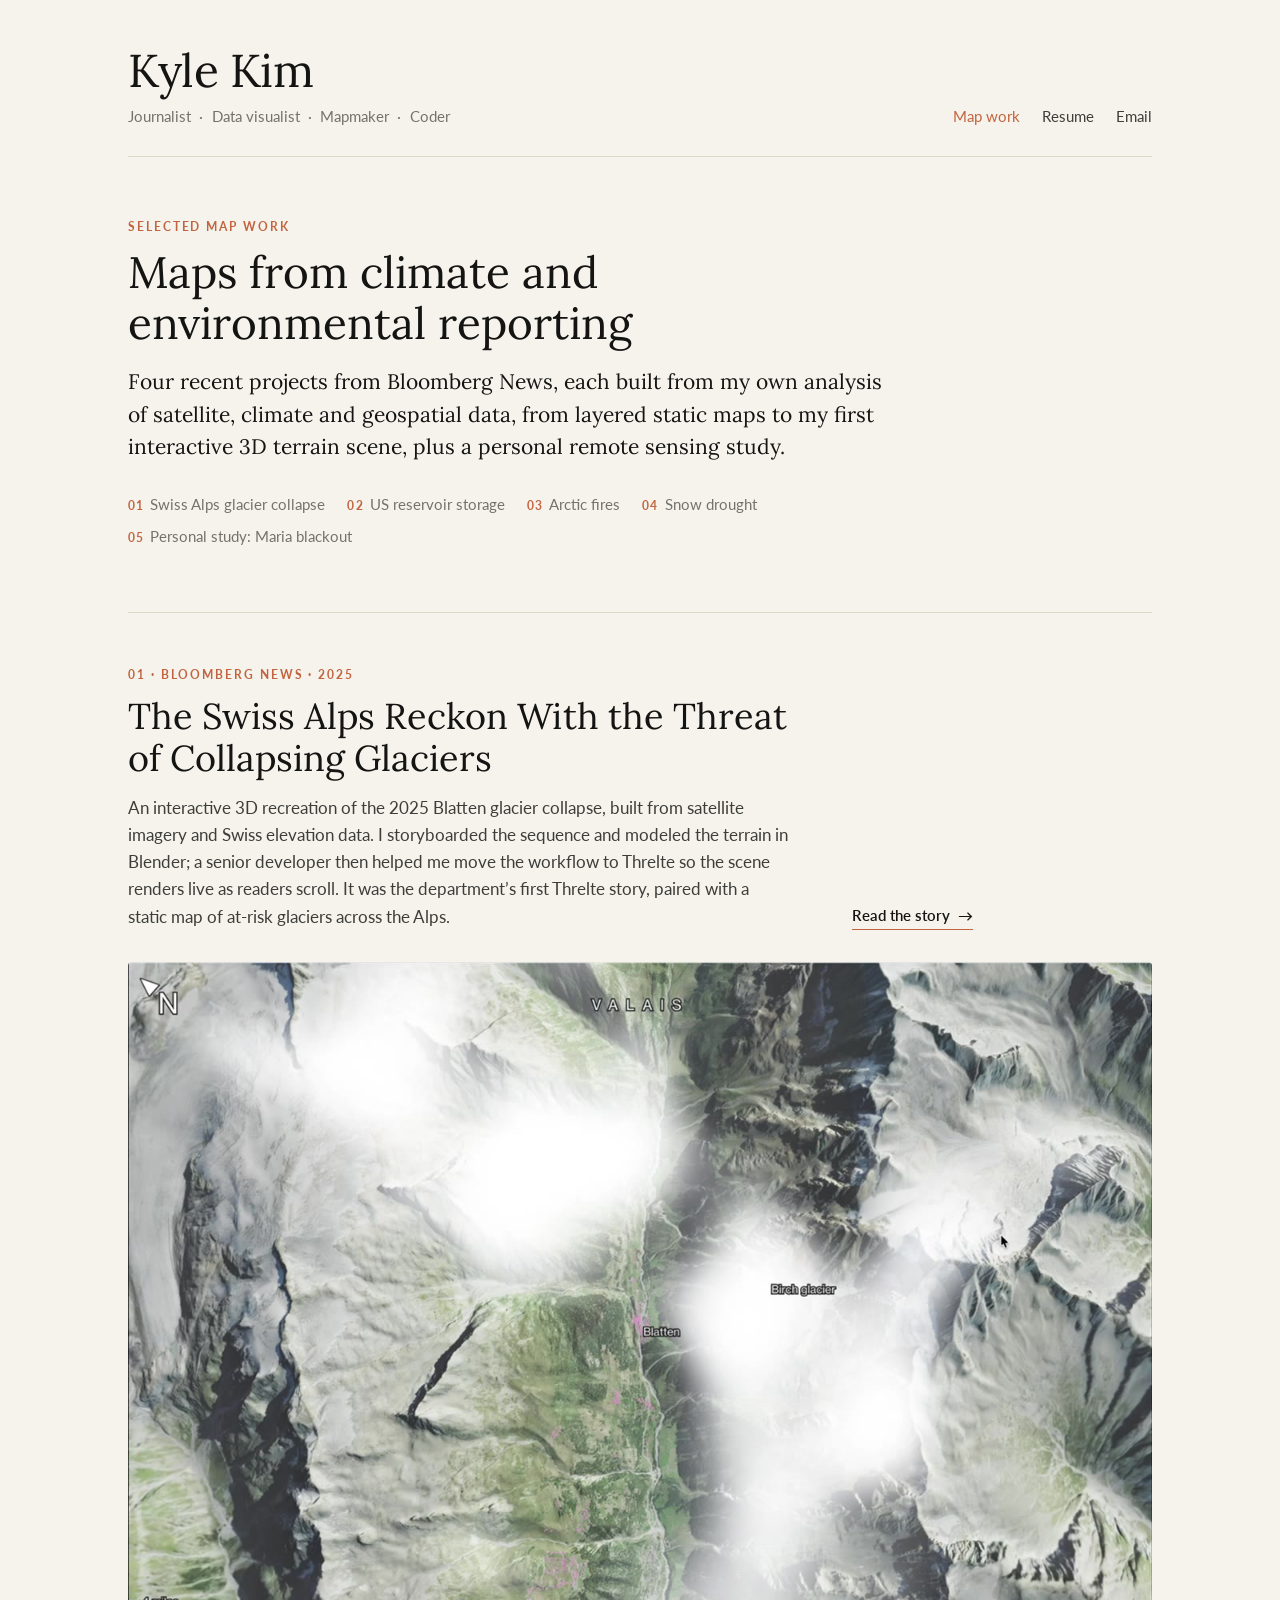
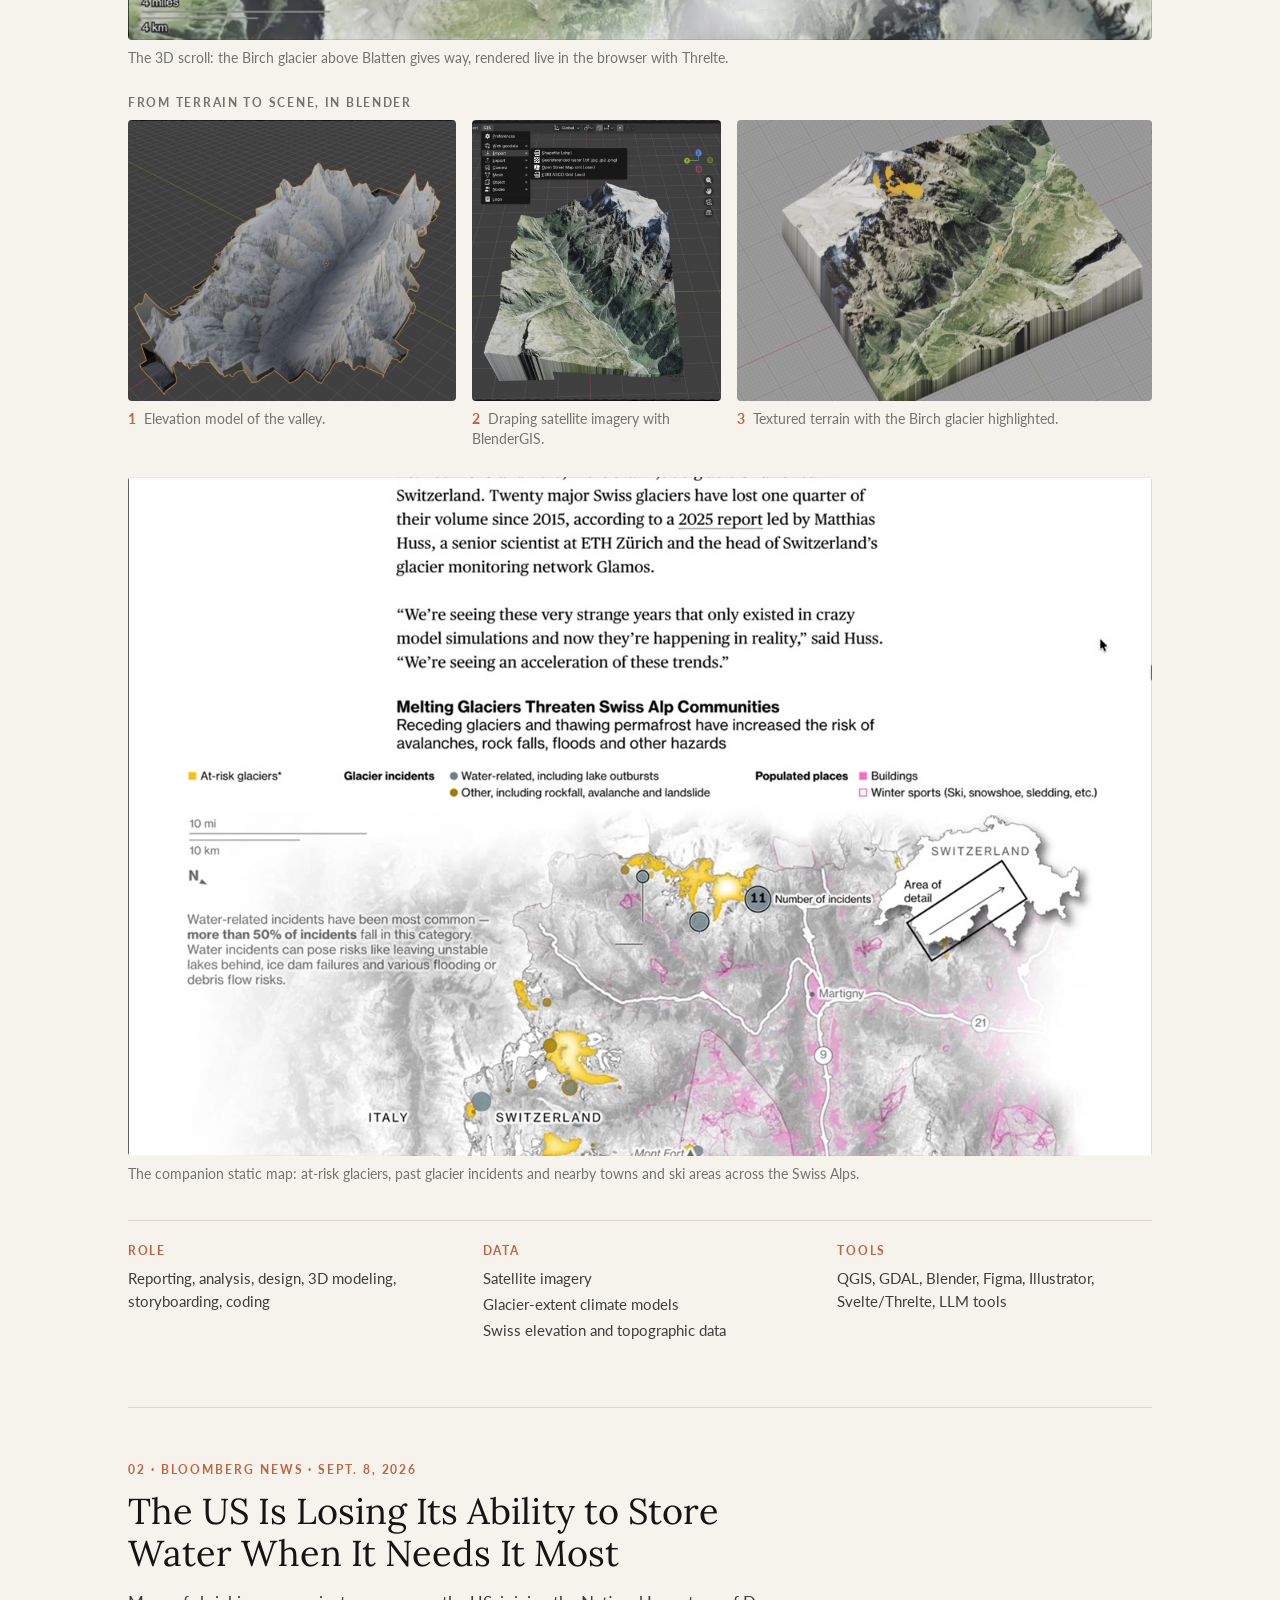
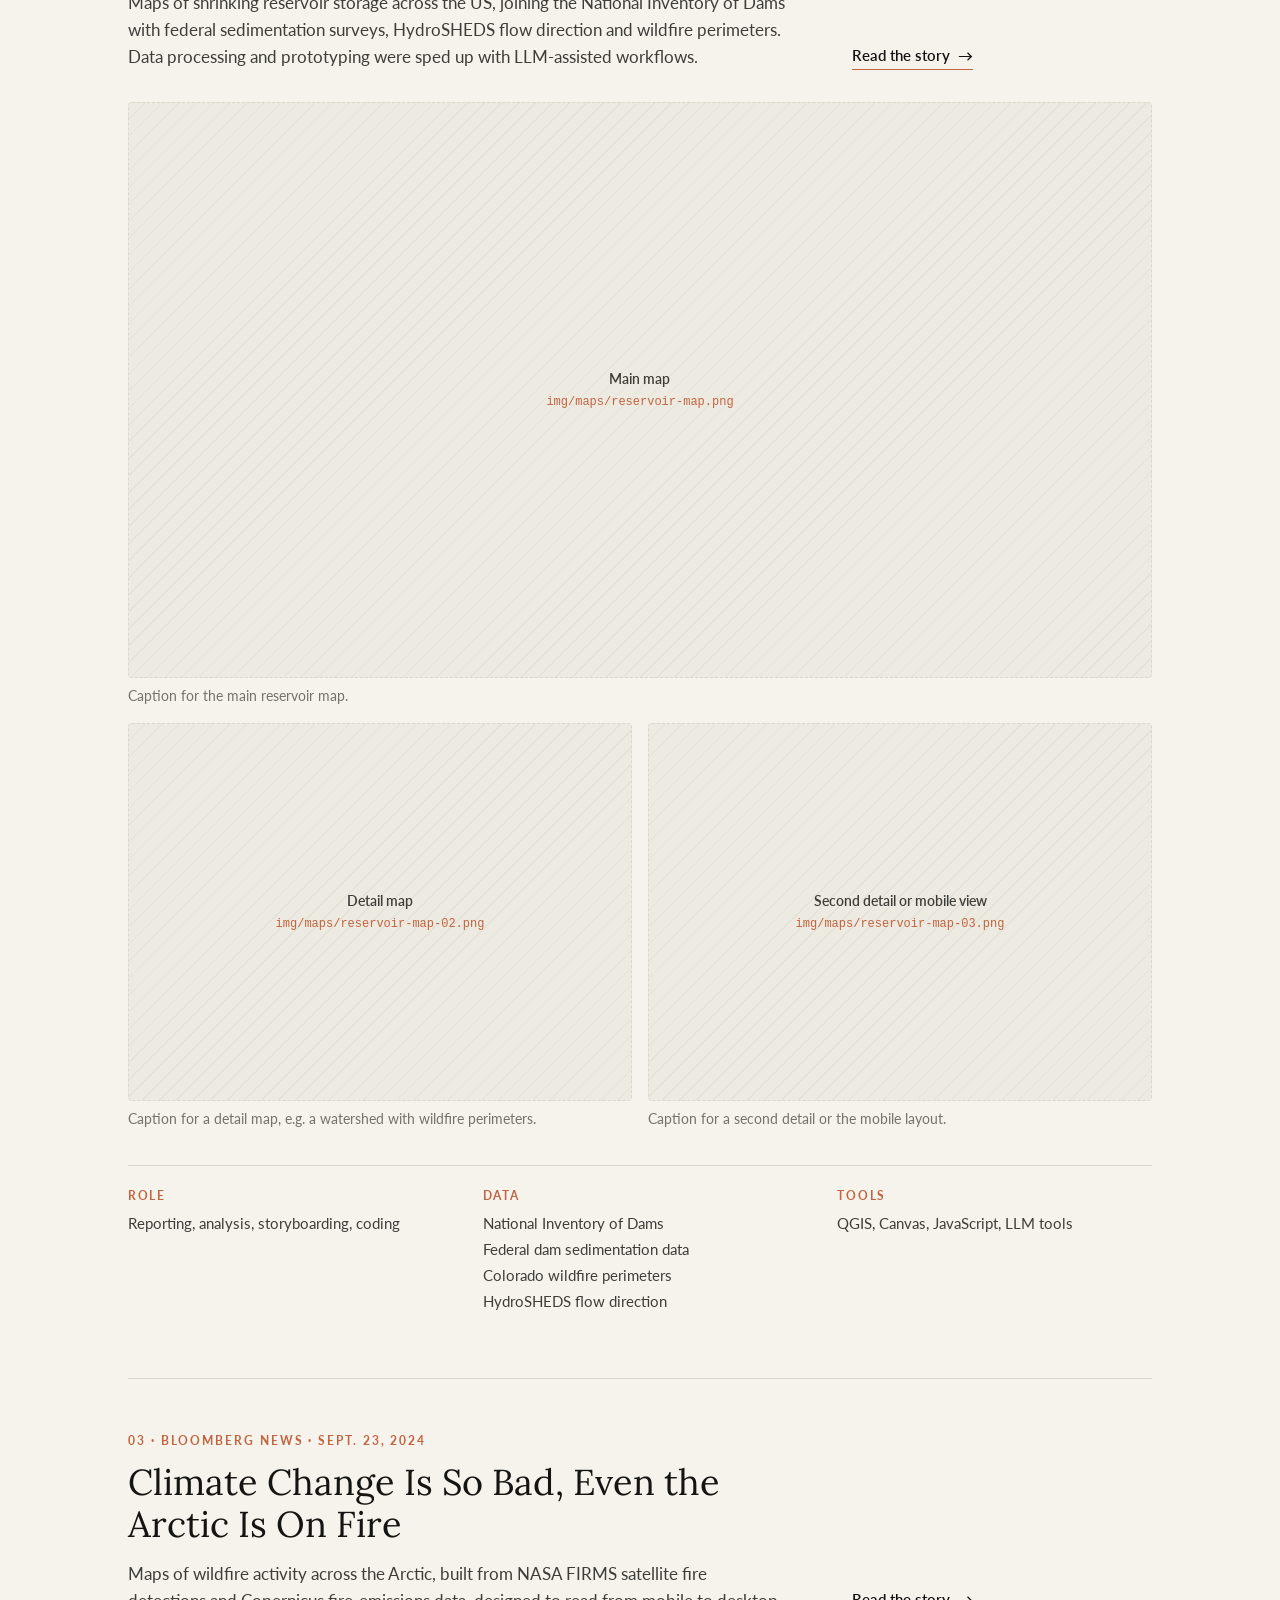
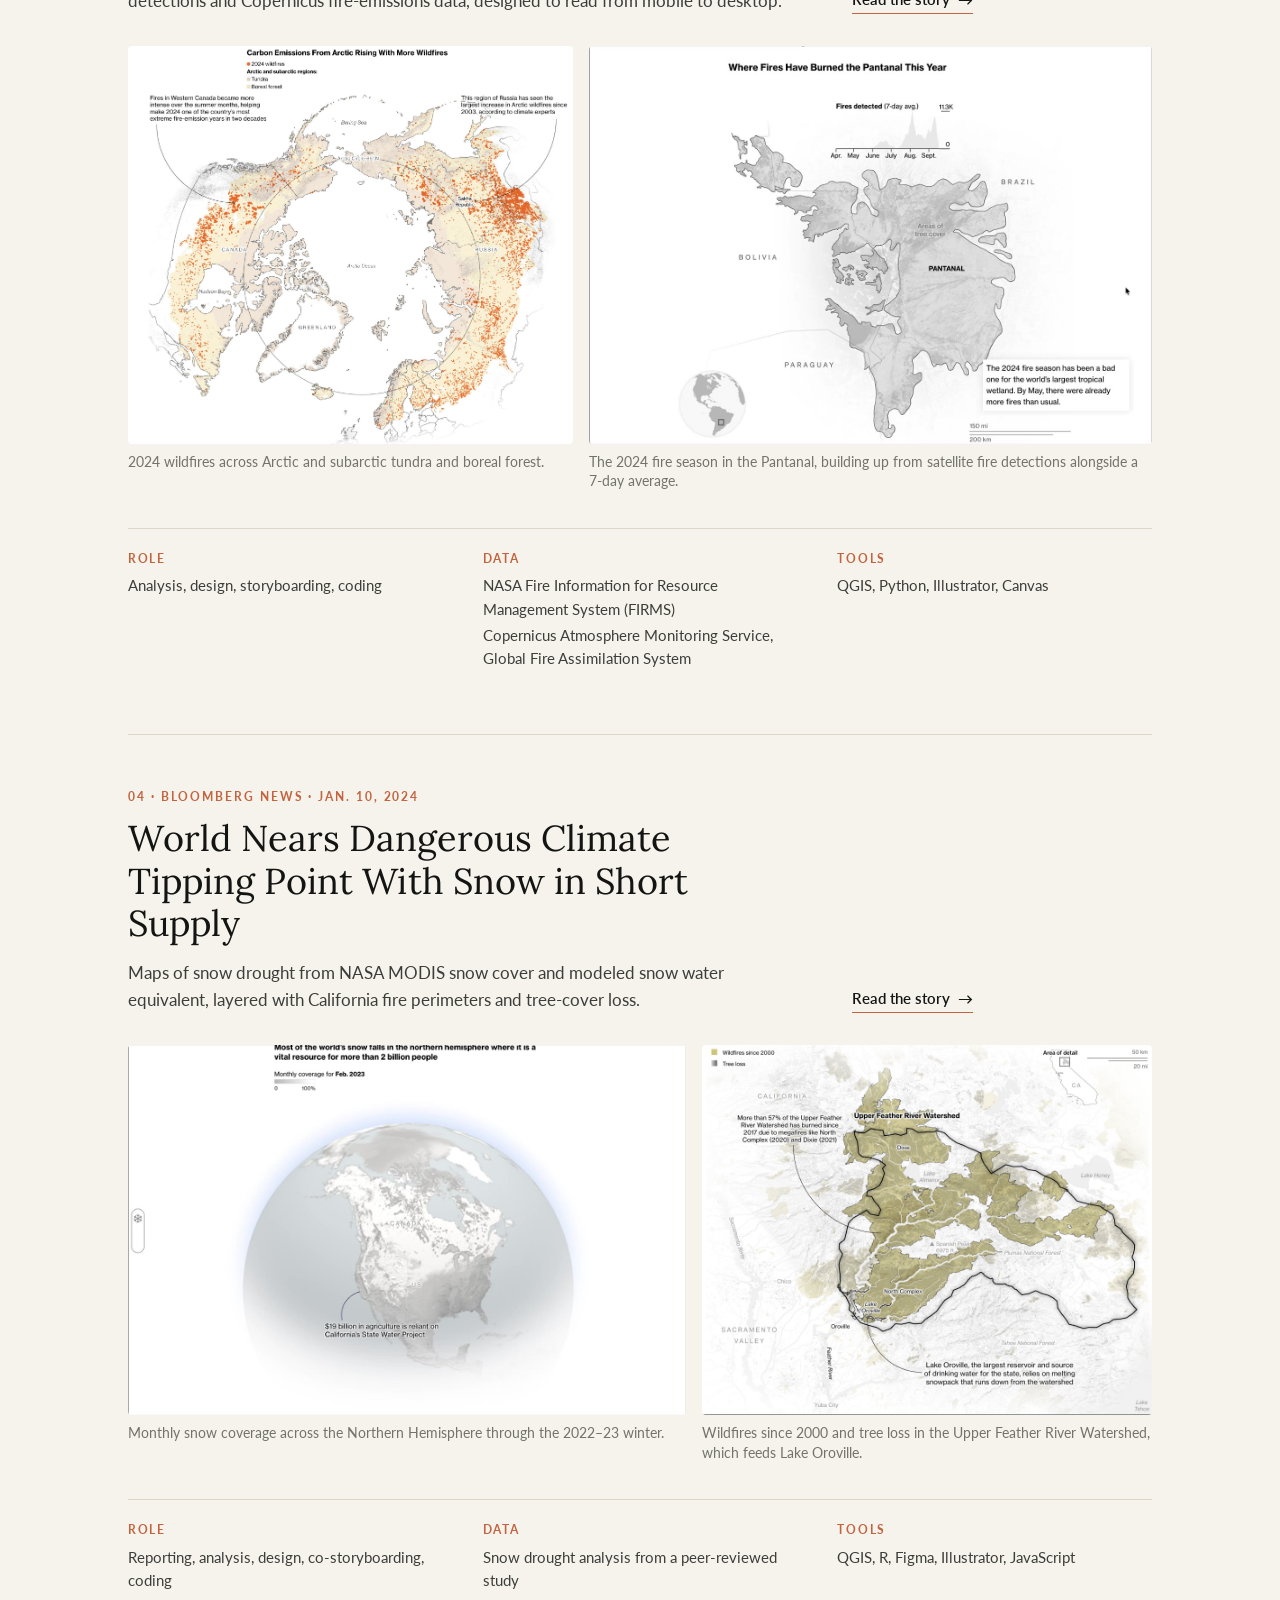
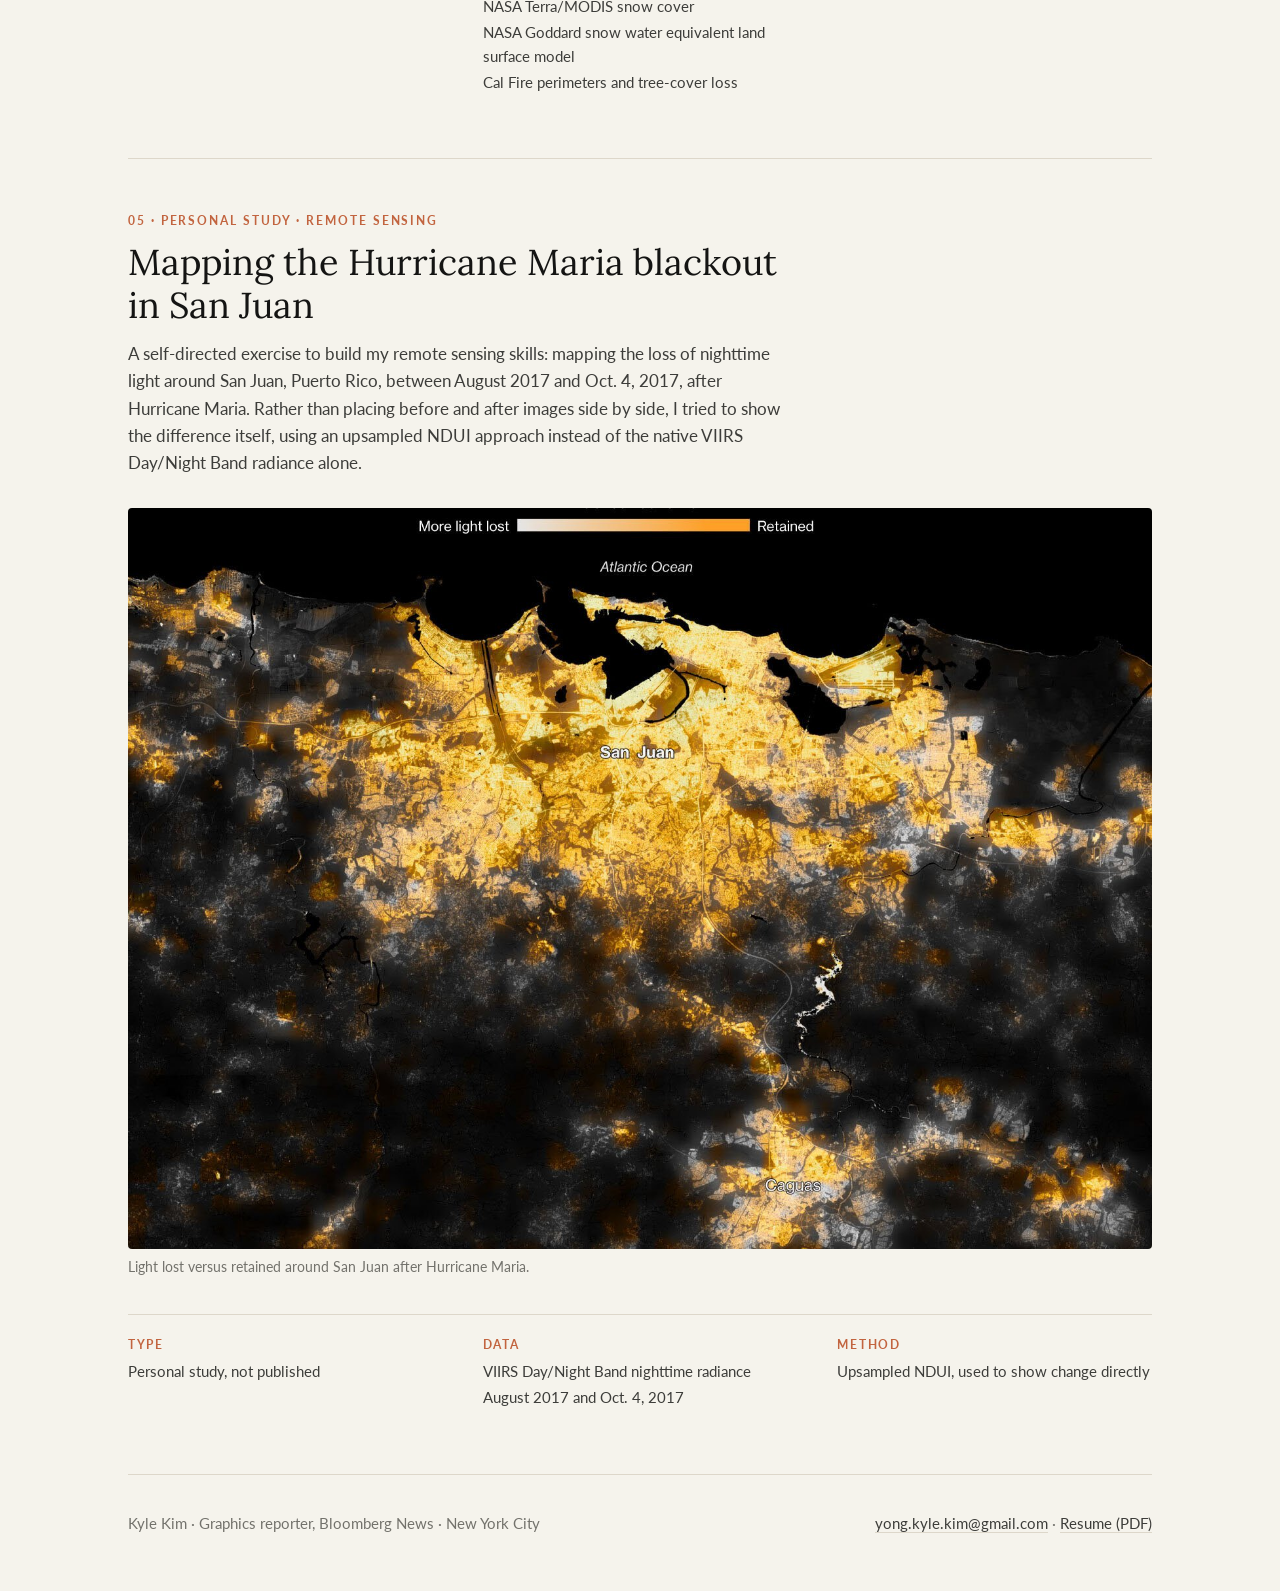
==== maps.html @ 0440a6d2 "Add map portfolio and HTML resume (WIP) - maps.html: selected map work with optimized images and vid" ====
<!doctype html>
<html lang="en">
<head>
  <meta charset="utf-8">
  <meta name="viewport" content="width=device-width, initial-scale=1">
  <title>Map Work · Kyle Kim</title>
  <meta name="description" content="Selected climate and environmental maps by Kyle Kim, graphics reporter at Bloomberg News.">
  <link rel="preconnect" href="https://fonts.googleapis.com">
  <link rel="preconnect" href="https://fonts.gstatic.com" crossorigin>
  <link href="https://fonts.googleapis.com/css2?family=Lato:ital,wght@0,400;0,600;0,700;1,400&family=Lora:wght@400;500&display=swap" rel="stylesheet">
  <style>
    :root {
      --bg: #F5F3EC;
      --surface: #EDEAE1;
      --ink: #141413;
      --body: #3D3D3A;
      --muted: #73726C;
      --rule: #DDD7CA;
      --accent: #C2643F;
      --serif: "Lora", Georgia, "Times New Roman", serif;
      --sans: "Lato", "Helvetica Neue", Arial, sans-serif;
      --max: 1120px;
      --gutter: clamp(16px, 4vw, 48px);
    }
    * { box-sizing: border-box; }
    html { -webkit-text-size-adjust: 100%; }
    body {
      margin: 0;
      background: var(--bg);
      color: var(--body);
      font: 400 17px/1.6 var(--sans);
      -webkit-font-smoothing: antialiased;
    }
    a { color: inherit; text-decoration-color: var(--rule); text-underline-offset: 3px; }
    a:hover { text-decoration-color: var(--accent); }
    .wrap { max-width: var(--max); margin: 0 auto; padding: 0 var(--gutter); }

    /* ---- Header ---- */
    .site-head {
      display: flex; justify-content: space-between; align-items: flex-end; gap: 24px;
      padding: 48px 0 28px; border-bottom: 1px solid var(--rule);
    }
    .name { font: 400 clamp(34px, 5vw, 46px)/1 var(--serif); color: var(--ink); margin: 0; letter-spacing: -0.01em; }
    .name a { text-decoration: none; }
    .tagline { margin: 10px 0 0; color: var(--muted); font-size: 15px; }
    .tagline span + span::before { content: "·"; margin: 0 .55em; }
    nav { display: flex; gap: 22px; font-size: 15px; white-space: nowrap; }
    nav a { text-decoration: none; color: var(--body); }
    nav a:hover, nav a[aria-current] { color: var(--accent); }

    /* ---- Intro ---- */
    .intro { padding: 64px 0 24px; max-width: 760px; }
    .eyebrow {
      font: 700 12px/1 var(--sans); letter-spacing: .16em; text-transform: uppercase; color: var(--accent);
      margin: 0 0 14px;
    }
    .intro h1 { font: 400 clamp(30px, 4.4vw, 44px)/1.15 var(--serif); color: var(--ink); margin: 0 0 18px; }
    .lede { font: 400 clamp(18px, 2vw, 21px)/1.55 var(--serif); color: var(--ink); margin: 0; }
    .jump { display: flex; flex-wrap: wrap; gap: 8px 22px; margin: 28px 0 0; padding: 0; list-style: none; font-size: 15px; }
    .jump a { text-decoration: none; color: var(--muted); }
    .jump a:hover { color: var(--accent); }
    .jump b { color: var(--accent); font-weight: 700; margin-right: 6px; font-size: 12px; letter-spacing: .1em; }

    /* ---- Project ---- */
    .project { padding: 56px 0 64px; border-top: 1px solid var(--rule); scroll-margin-top: 16px; }
    .project:first-of-type { margin-top: 40px; }
    .p-head { display: grid; grid-template-columns: 1fr 300px; gap: 24px 64px; align-items: end; margin-bottom: 32px; }
    .p-head h2 { font: 400 clamp(26px, 3.3vw, 36px)/1.18 var(--serif); color: var(--ink); margin: 0 0 14px; }
    .p-head h2 a { text-decoration: none; }
    .p-head h2 a:hover { color: var(--accent); }
    .summary { margin: 0; max-width: 680px; }
    .story-link {
      display: inline-flex; align-items: center; gap: 8px; justify-self: start;
      font-weight: 600; font-size: 15px; color: var(--ink); text-decoration: none;
      border-bottom: 1px solid var(--accent); padding-bottom: 2px;
    }
    .story-link:hover { color: var(--accent); }

    /* figures */
    .figs { display: grid; gap: 16px; }
    .figs.hero-3 { grid-template-columns: repeat(3, 1fr); }
    .figs.hero-3 > :first-child { grid-column: 1 / -1; }
    .figs.desk-mob { grid-template-columns: 1fr minmax(160px, 26%); align-items: start; }
    .figs.two { grid-template-columns: 1fr 1fr; }
    .figs.one-two { grid-template-columns: 1fr 1fr; }
    .figs.one-two > :first-child { grid-column: 1 / -1; }
    .row-eq { display: flex; gap: 16px; align-items: flex-start; }
    .row-eq > figure { flex-basis: 0; min-width: 0; }
    .process-label {
      font: 700 11.5px/1 var(--sans); letter-spacing: .15em; text-transform: uppercase; color: var(--muted);
      margin: 28px 0 12px;
    }
    figcaption b { color: var(--accent); font-weight: 700; margin-right: 4px; }
    figure { margin: 0; }
    .frame {
      position: relative; overflow: hidden; border-radius: 4px; background: var(--surface);
      aspect-ratio: var(--ar, 16 / 9);
    }
    .frame img, .frame video { display: block; width: 100%; height: 100%; object-fit: cover; }
    .ph {
      position: absolute; inset: 0; display: grid; place-content: center; gap: 6px; text-align: center; padding: 16px;
      color: var(--muted); font-size: 13px; line-height: 1.4;
      background:
        repeating-linear-gradient(135deg, transparent 0 11px, rgba(20,20,19,.045) 11px 12px),
        var(--surface);
      border: 1px dashed var(--rule);
      border-radius: 4px;
    }
    .ph strong { color: var(--body); font-weight: 600; font-size: 14px; }
    .ph code { font: 12px/1.3 ui-monospace, SFMono-Regular, Menlo, monospace; color: var(--accent); word-break: break-all; }
    .frame.loaded .ph { display: none; }
    figcaption { font-size: 13.5px; line-height: 1.45; color: var(--muted); margin-top: 9px; }

    /* meta */
    .meta {
      display: grid; grid-template-columns: repeat(3, 1fr); gap: 24px 40px;
      margin: 36px 0 0; padding: 24px 0 0; border-top: 1px solid var(--rule);
    }
    .meta dt {
      font: 700 11.5px/1 var(--sans); letter-spacing: .15em; text-transform: uppercase; color: var(--accent); margin: 0 0 10px;
    }
    .meta dd { margin: 0; font-size: 15px; line-height: 1.55; }
    .meta ul { margin: 0; padding: 0; list-style: none; }
    .meta li + li { margin-top: 3px; }

    /* footer */
    .site-foot {
      display: flex; flex-wrap: wrap; justify-content: space-between; gap: 12px 32px;
      padding: 36px 0 56px; border-top: 1px solid var(--rule); color: var(--muted); font-size: 15px;
    }
    .site-foot a { color: var(--body); }

    @media (max-width: 820px) {
      .site-head { flex-direction: column; align-items: flex-start; }
      .p-head { grid-template-columns: 1fr; }
      .meta { grid-template-columns: 1fr; gap: 20px; }
      .figs.hero-3 { grid-template-columns: 1fr 1fr; }
    }
    @media (max-width: 560px) {
      body { font-size: 16px; }
      .intro { padding-top: 44px; }
      .figs.hero-3, .figs.two, .figs.one-two { grid-template-columns: 1fr; }
      .row-eq { flex-direction: column; }
      .row-eq > figure { width: 100%; }
      .figs.desk-mob { grid-template-columns: 1fr 34%; gap: 10px; }
      nav { gap: 16px; flex-wrap: wrap; }
    }
  </style>
</head>
<body>
  <div class="wrap">
    <header class="site-head">
      <div>
        <p class="name"><a href="index.html">Kyle Kim</a></p>
        <p class="tagline"><span>Journalist</span><span>Data visualist</span><span>Mapmaker</span><span>Coder</span></p>
      </div>
      <nav aria-label="Site">
        <a href="maps.html" aria-current="page">Map work</a>
        <a href="resume.html">Resume</a>
        <a href="mailto:yong.kyle.kim@gmail.com">Email</a>
      </nav>
    </header>

    <section class="intro">
      <p class="eyebrow">Selected map work</p>
      <h1>Maps from climate and environmental reporting</h1>
      <p class="lede">Four recent projects from Bloomberg News, each built from my own analysis of satellite, climate and geospatial data, from layered static maps to my first interactive 3D terrain scene, plus a personal remote sensing study.</p>
      <ul class="jump">
        <li><a href="#swiss-alps"><b>01</b>Swiss Alps glacier collapse</a></li>
        <li><a href="#reservoirs"><b>02</b>US reservoir storage</a></li>
        <li><a href="#arctic-fires"><b>03</b>Arctic fires</a></li>
        <li><a href="#snow-drought"><b>04</b>Snow drought</a></li>
        <li><a href="#maria-blackout"><b>05</b>Personal study: Maria blackout</a></li>
      </ul>
    </section>

    <main>
      <!-- 01 -->
      <article class="project" id="swiss-alps">
        <div class="p-head">
          <div>
            <p class="eyebrow">01 · Bloomberg News · 2025</p>
            <h2><a href="https://www.bloomberg.com/graphics/2026-swiss-glacier-collapse-risk/">The Swiss Alps Reckon With the Threat of Collapsing Glaciers</a></h2>
            <p class="summary">An interactive 3D recreation of the 2025 Blatten glacier collapse, built from satellite imagery and Swiss elevation data. I storyboarded the sequence and modeled the terrain in Blender; a senior developer then helped me move the workflow to Threlte so the scene renders live as readers scroll. It was the department’s first Threlte story, paired with a static map of at-risk glaciers across the Alps.</p>
          </div>
          <a class="story-link" href="https://www.bloomberg.com/graphics/2026-swiss-glacier-collapse-risk/">Read the story <span aria-hidden="true">→</span></a>
        </div>
        <div class="figs">
          <figure>
            <div class="frame" data-src="img/maps/web/blatten-recording.mp4" data-poster="img/maps/web/blatten-recording-poster.jpg" style="--ar: 1280 / 848">
              <div class="ph"><strong>3D scroll recording</strong><code>img/maps/web/blatten-recording.mp4</code></div>
            </div>
            <figcaption>The 3D scroll: the Birch glacier above Blatten gives way, rendered live in the browser with Threlte.</figcaption>
          </figure>
        </div>
        <p class="process-label">From terrain to scene, in Blender</p>
        <div class="row-eq">
          <figure style="flex-grow: 1.166">
            <div class="frame" data-src="img/maps/web/blatten-blender-1.jpg" style="--ar: 1070 / 918">
              <div class="ph"><strong>Elevation mesh</strong><code>blatten-blender-1.jpg</code></div>
            </div>
            <figcaption><b>1</b> Elevation model of the valley.</figcaption>
          </figure>
          <figure style="flex-grow: 0.886">
            <div class="frame" data-src="img/maps/web/blatten-blender-2.jpg" style="--ar: 822 / 928">
              <div class="ph"><strong>Imagery import</strong><code>blatten-blender-2.jpg</code></div>
            </div>
            <figcaption><b>2</b> Draping satellite imagery with BlenderGIS.</figcaption>
          </figure>
          <figure style="flex-grow: 1.478">
            <div class="frame" data-src="img/maps/web/blatten-blender-3.jpg" style="--ar: 1360 / 920">
              <div class="ph"><strong>Textured terrain</strong><code>blatten-blender-3.jpg</code></div>
            </div>
            <figcaption><b>3</b> Textured terrain with the Birch glacier highlighted.</figcaption>
          </figure>
        </div>
        <div class="figs" style="margin-top: 28px">
          <figure>
            <div class="frame" data-src="img/maps/web/blatten-valley.mp4" data-poster="img/maps/web/blatten-valley-poster.jpg" style="--ar: 1280 / 848">
              <div class="ph"><strong>Static map scroll</strong><code>img/maps/web/blatten-valley.mp4</code></div>
            </div>
            <figcaption>The companion static map: at-risk glaciers, past glacier incidents and nearby towns and ski areas across the Swiss Alps.</figcaption>
          </figure>
        </div>
        <dl class="meta">
          <div><dt>Role</dt><dd>Reporting, analysis, design, 3D modeling, storyboarding, coding</dd></div>
          <div><dt>Data</dt><dd><ul><li>Satellite imagery</li><li>Glacier-extent climate models</li><li>Swiss elevation and topographic data</li></ul></dd></div>
          <div><dt>Tools</dt><dd>QGIS, GDAL, Blender, Figma, Illustrator, Svelte/Threlte, LLM tools</dd></div>
        </dl>
      </article>

      <!-- 02 -->
      <article class="project" id="reservoirs">
        <div class="p-head">
          <div>
            <p class="eyebrow">02 · Bloomberg News · Sept. 8, 2026</p>
            <h2><a href="https://www.bloomberg.com/graphics/2026-reservoir-levels-drought/">The US Is Losing Its Ability to Store Water When It Needs It Most</a></h2>
            <p class="summary">Maps of shrinking reservoir storage across the US, joining the National Inventory of Dams with federal sedimentation surveys, HydroSHEDS flow direction and wildfire perimeters. Data processing and prototyping were sped up with LLM-assisted workflows.</p>
          </div>
          <a class="story-link" href="https://www.bloomberg.com/graphics/2026-reservoir-levels-drought/">Read the story <span aria-hidden="true">→</span></a>
        </div>
        <div class="figs one-two">
          <figure>
            <div class="frame" data-src="img/maps/reservoir-map.png" style="--ar: 16 / 9">
              <div class="ph"><strong>Main map</strong><code>img/maps/reservoir-map.png</code></div>
            </div>
            <figcaption>Caption for the main reservoir map.</figcaption>
          </figure>
          <figure>
            <div class="frame" data-src="img/maps/reservoir-map-02.png" style="--ar: 4 / 3">
              <div class="ph"><strong>Detail map</strong><code>img/maps/reservoir-map-02.png</code></div>
            </div>
            <figcaption>Caption for a detail map, e.g. a watershed with wildfire perimeters.</figcaption>
          </figure>
          <figure>
            <div class="frame" data-src="img/maps/reservoir-map-03.png" style="--ar: 4 / 3">
              <div class="ph"><strong>Second detail or mobile view</strong><code>img/maps/reservoir-map-03.png</code></div>
            </div>
            <figcaption>Caption for a second detail or the mobile layout.</figcaption>
          </figure>
        </div>
        <dl class="meta">
          <div><dt>Role</dt><dd>Reporting, analysis, storyboarding, coding</dd></div>
          <div><dt>Data</dt><dd><ul><li>National Inventory of Dams</li><li>Federal dam sedimentation data</li><li>Colorado wildfire perimeters</li><li>HydroSHEDS flow direction</li></ul></dd></div>
          <div><dt>Tools</dt><dd>QGIS, Canvas, JavaScript, LLM tools</dd></div>
        </dl>
      </article>

      <!-- 03 -->
      <article class="project" id="arctic-fires">
        <div class="p-head">
          <div>
            <p class="eyebrow">03 · Bloomberg News · Sept. 23, 2024</p>
            <h2><a href="http://bloomberg.com/graphics/2024-underground-wildfires/">Climate Change Is So Bad, Even the Arctic Is On Fire</a></h2>
            <p class="summary">Maps of wildfire activity across the Arctic, built from NASA FIRMS satellite fire detections and Copernicus fire-emissions data, designed to read from mobile to desktop.</p>
          </div>
          <a class="story-link" href="http://bloomberg.com/graphics/2024-underground-wildfires/">Read the story <span aria-hidden="true">→</span></a>
        </div>
        <div class="row-eq">
          <figure style="flex-grow: 1.118">
            <div class="frame" data-src="img/maps/web/arctic-wildfire.jpg" style="--ar: 1970 / 1762">
              <div class="ph"><strong>Arctic wildfire map</strong><code>arctic-wildfire.jpg</code></div>
            </div>
            <figcaption>2024 wildfires across Arctic and subarctic tundra and boreal forest.</figcaption>
          </figure>
          <figure style="flex-grow: 1.416">
            <div class="frame" data-src="img/maps/web/arctic-wildfire-pantanal.mp4" data-poster="img/maps/web/arctic-wildfire-pantanal-poster.jpg" style="--ar: 1280 / 904">
              <div class="ph"><strong>Pantanal fire season</strong><code>arctic-wildfire-pantanal.mp4</code></div>
            </div>
            <figcaption>The 2024 fire season in the Pantanal, building up from satellite fire detections alongside a 7-day average.</figcaption>
          </figure>
        </div>
        <dl class="meta">
          <div><dt>Role</dt><dd>Analysis, design, storyboarding, coding</dd></div>
          <div><dt>Data</dt><dd><ul><li>NASA Fire Information for Resource Management System (FIRMS)</li><li>Copernicus Atmosphere Monitoring Service, Global Fire Assimilation System</li></ul></dd></div>
          <div><dt>Tools</dt><dd>QGIS, Python, Illustrator, Canvas</dd></div>
        </dl>
      </article>

      <!-- 04 -->
      <article class="project" id="snow-drought">
        <div class="p-head">
          <div>
            <p class="eyebrow">04 · Bloomberg News · Jan. 10, 2024</p>
            <h2><a href="https://www.bloomberg.com/graphics/2024-snow-drought-climate-change/">World Nears Dangerous Climate Tipping Point With Snow in Short Supply</a></h2>
            <p class="summary">Maps of snow drought from NASA MODIS snow cover and modeled snow water equivalent, layered with California fire perimeters and tree-cover loss.</p>
          </div>
          <a class="story-link" href="https://www.bloomberg.com/graphics/2024-snow-drought-climate-change/">Read the story <span aria-hidden="true">→</span></a>
        </div>
        <div class="row-eq">
          <figure style="flex-grow: 1.509">
            <div class="frame" data-src="img/maps/web/snowdrought.mp4" data-poster="img/maps/web/snowdrought-poster.jpg" style="--ar: 1280 / 848">
              <div class="ph"><strong>Snow cover animation</strong><code>snowdrought.mp4</code></div>
            </div>
            <figcaption>Monthly snow coverage across the Northern Hemisphere through the 2022–23 winter.</figcaption>
          </figure>
          <figure style="flex-grow: 1.217">
            <div class="frame" data-src="img/maps/web/snowdrought-static-map.jpg" style="--ar: 2000 / 1644">
              <div class="ph"><strong>Upper Feather River map</strong><code>snowdrought-static-map.jpg</code></div>
            </div>
            <figcaption>Wildfires since 2000 and tree loss in the Upper Feather River Watershed, which feeds Lake Oroville.</figcaption>
          </figure>
        </div>
        <dl class="meta">
          <div><dt>Role</dt><dd>Reporting, analysis, design, co-storyboarding, coding</dd></div>
          <div><dt>Data</dt><dd><ul><li>Snow drought analysis from a peer-reviewed study</li><li>NASA Terra/MODIS snow cover</li><li>NASA Goddard snow water equivalent land surface model</li><li>Cal Fire perimeters and tree-cover loss</li></ul></dd></div>
          <div><dt>Tools</dt><dd>QGIS, R, Figma, Illustrator, JavaScript</dd></div>
        </dl>
      </article>

      <!-- 05: personal study -->
      <article class="project" id="maria-blackout">
        <div class="p-head">
          <div>
            <p class="eyebrow">05 · Personal study · Remote sensing</p>
            <h2>Mapping the Hurricane Maria blackout in San Juan</h2>
            <p class="summary">A self-directed exercise to build my remote sensing skills: mapping the loss of nighttime light around San Juan, Puerto Rico, between August 2017 and Oct. 4, 2017, after Hurricane Maria. Rather than placing before and after images side by side, I tried to show the difference itself, using an upsampled NDUI approach instead of the native VIIRS Day/Night Band radiance alone.</p>
          </div>
        </div>
        <div class="figs">
          <figure>
            <div class="frame" data-src="img/maps/web/san_juan_blackout_analysis.jpg" style="--ar: 1563 / 1131">
              <div class="ph"><strong>San Juan blackout analysis</strong><code>san_juan_blackout_analysis.jpg</code></div>
            </div>
            <figcaption>Light lost versus retained around San Juan after Hurricane Maria.</figcaption>
          </figure>
        </div>
        <dl class="meta">
          <div><dt>Type</dt><dd>Personal study, not published</dd></div>
          <div><dt>Data</dt><dd><ul><li>VIIRS Day/Night Band nighttime radiance</li><li>August 2017 and Oct. 4, 2017</li></ul></dd></div>
          <div><dt>Method</dt><dd>Upsampled NDUI, used to show change directly</dd></div>
        </dl>
      </article>
    </main>

    <footer class="site-foot">
      <span>Kyle Kim · Graphics reporter, Bloomberg News · New York City</span>
      <span><a href="mailto:yong.kyle.kim@gmail.com">yong.kyle.kim@gmail.com</a> · <a href="files/resume2026.pdf">Resume (PDF)</a></span>
    </footer>
  </div>

  <script>
    // Each .frame tries to load its file; the placeholder stays until the file exists.
    document.querySelectorAll('.frame[data-src]').forEach(function (frame) {
      var src = frame.dataset.src;
      var alt = (frame.querySelector('.ph strong') || {}).textContent || '';
      if (/\.(mp4|webm|mov)$/i.test(src)) {
        var v = document.createElement('video');
        v.muted = true; v.loop = true; v.autoplay = true; v.playsInline = true;
        v.setAttribute('aria-label', alt);
        if (frame.dataset.poster) v.poster = frame.dataset.poster;
        v.addEventListener('loadeddata', function () { frame.prepend(v); frame.classList.add('loaded'); });
        v.addEventListener('error', function () { tryPoster(frame); }, true);
        v.src = src;
        v.load();
      } else {
        loadImg(frame, src, alt);
      }
    });
    function tryPoster(frame) {
      if (frame.dataset.poster) loadImg(frame, frame.dataset.poster, 'Still of the 3D scene');
    }
    function loadImg(frame, src, alt) {
      var img = new Image();
      img.alt = alt; img.loading = 'lazy'; img.decoding = 'async';
      // In the DOM from the start so lazy loading can trigger; the placeholder covers it until it loads
      img.onload = function () { frame.classList.add('loaded'); };
      img.onerror = function () { img.remove(); };
      img.src = src;
      frame.prepend(img);
    }
  </script>
</body>
</html>
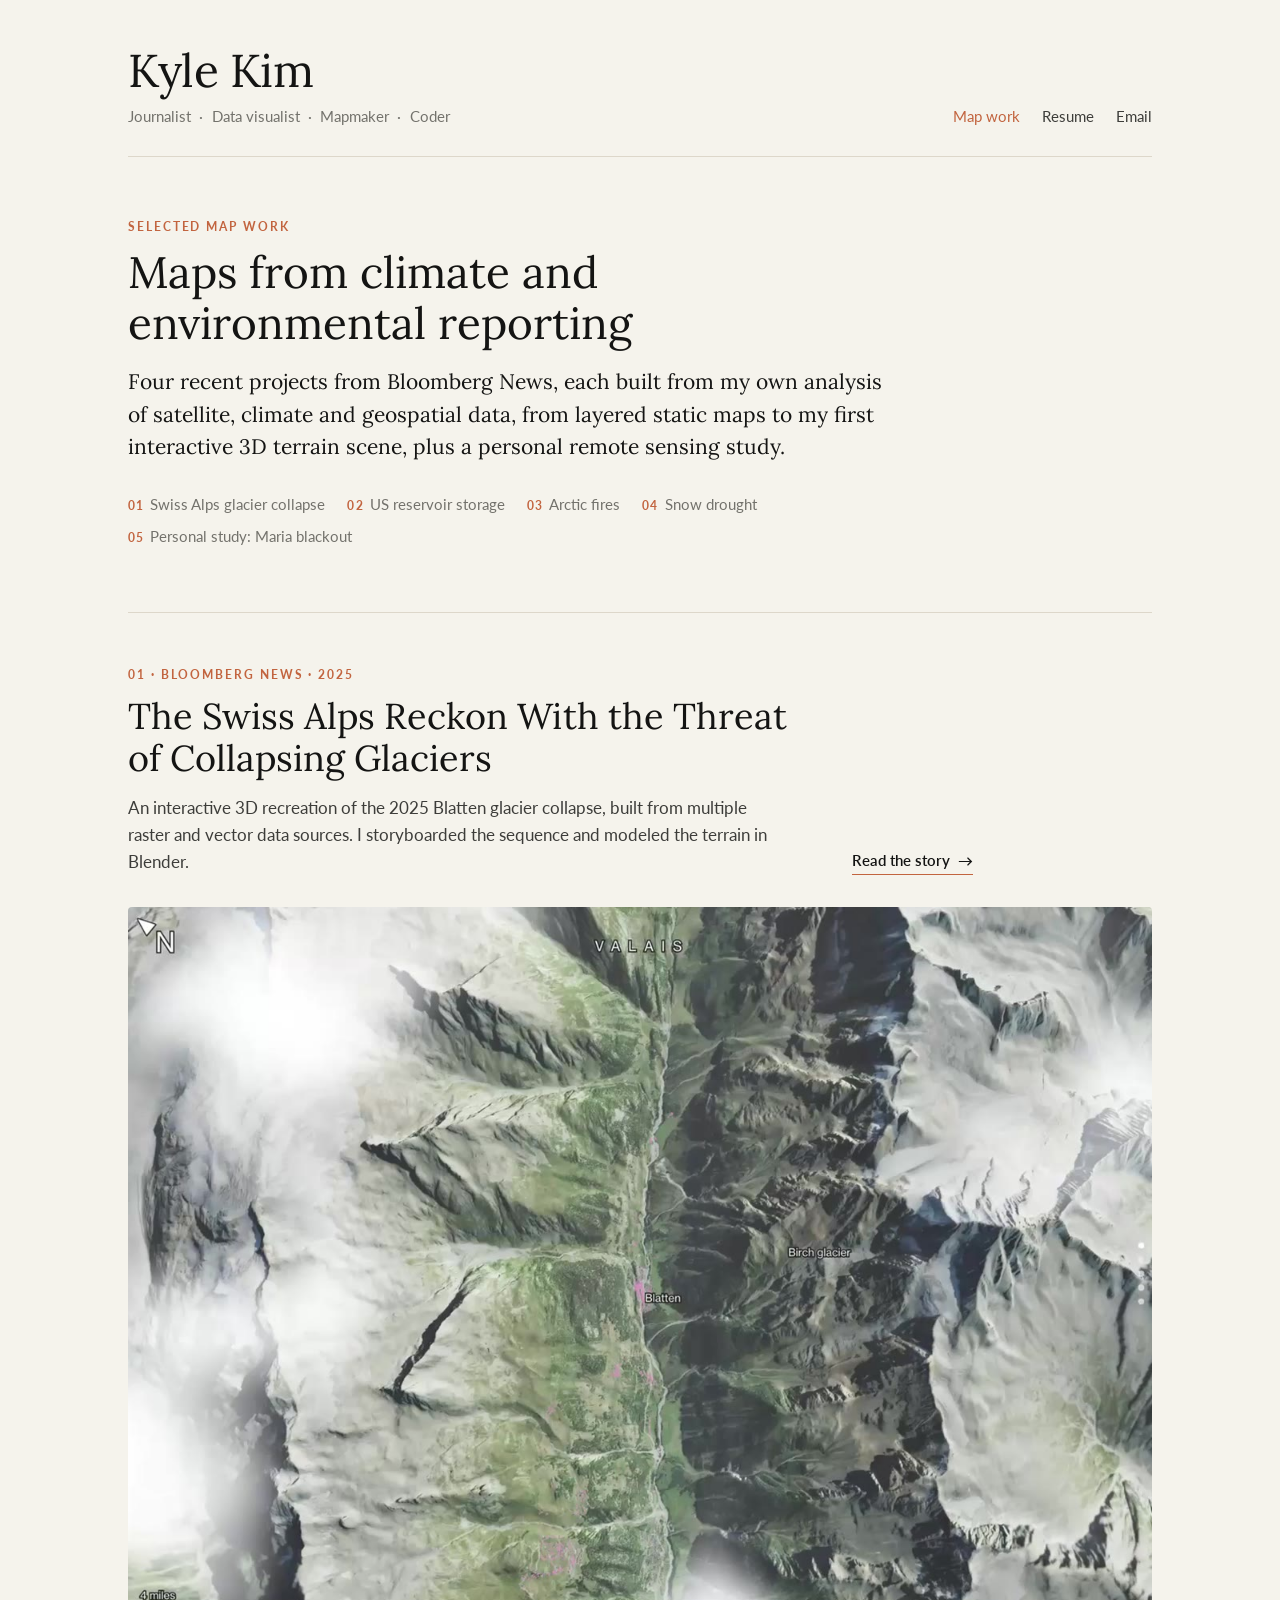
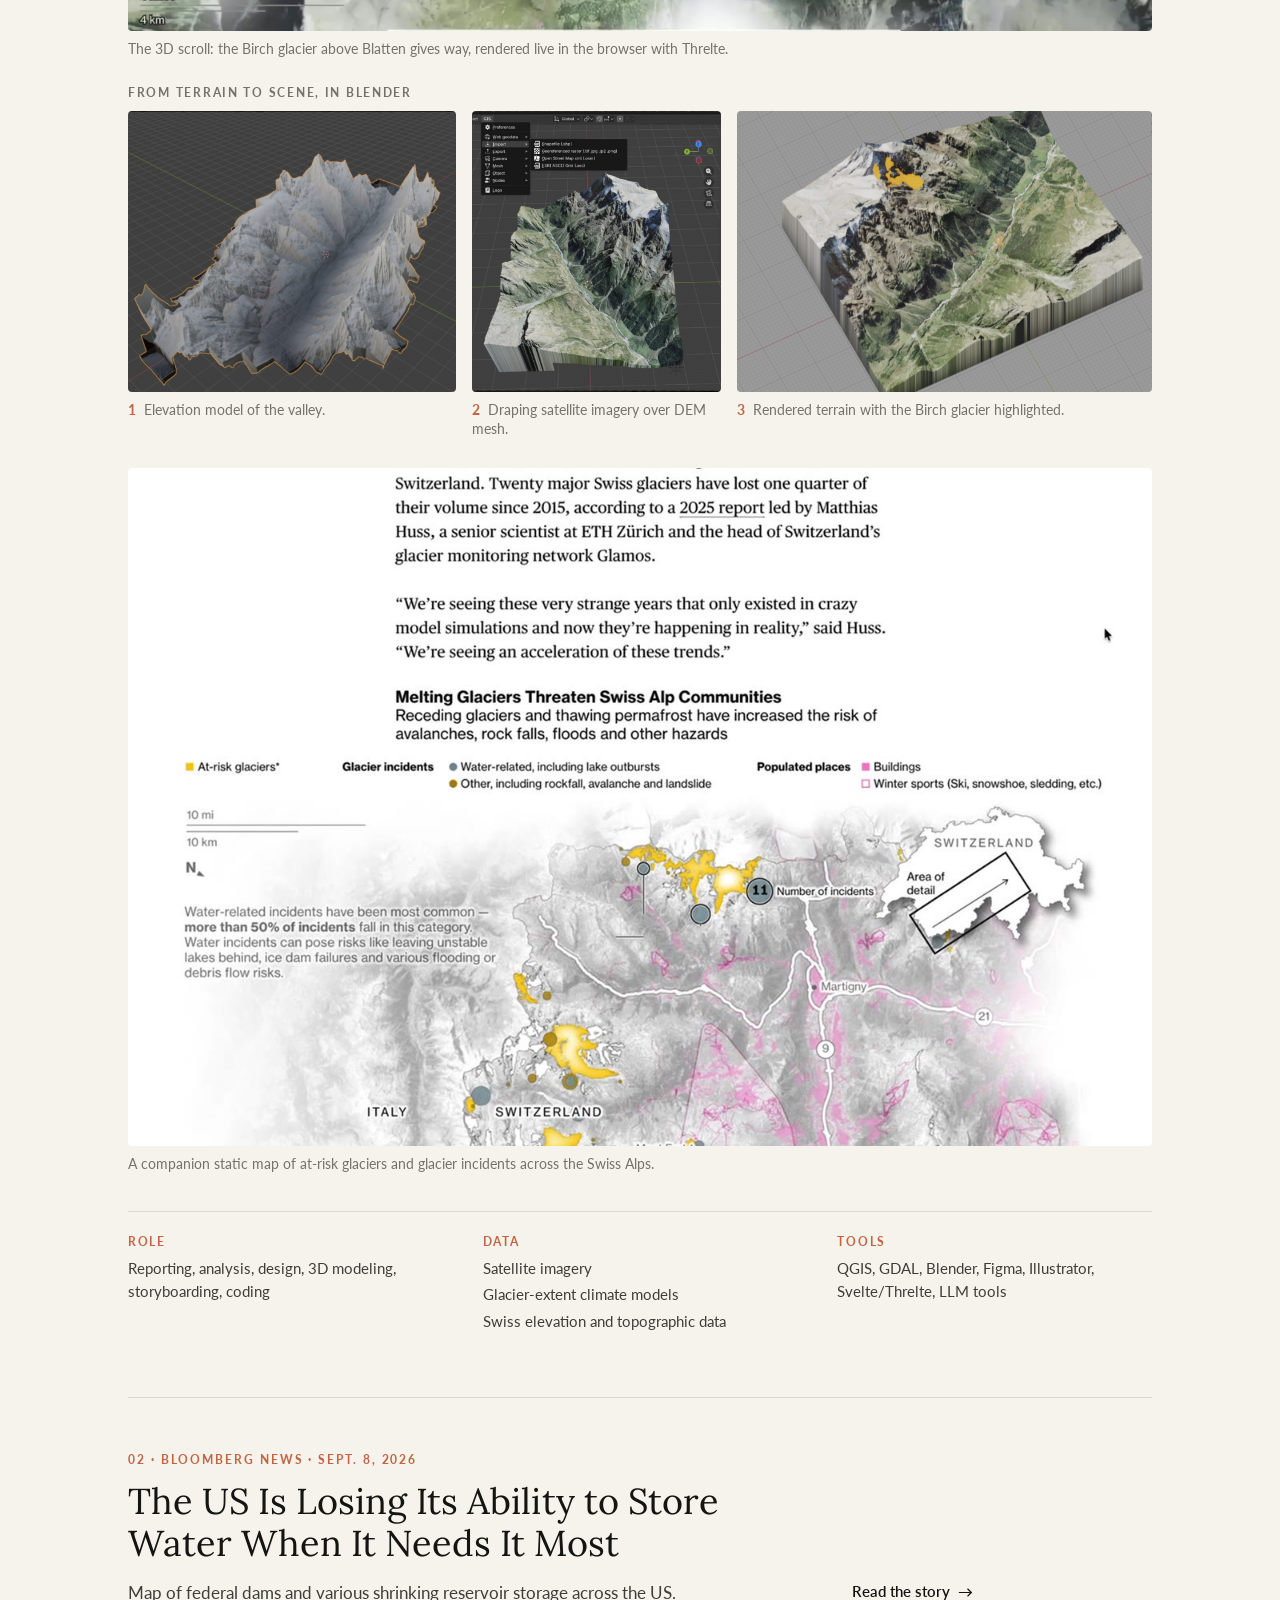
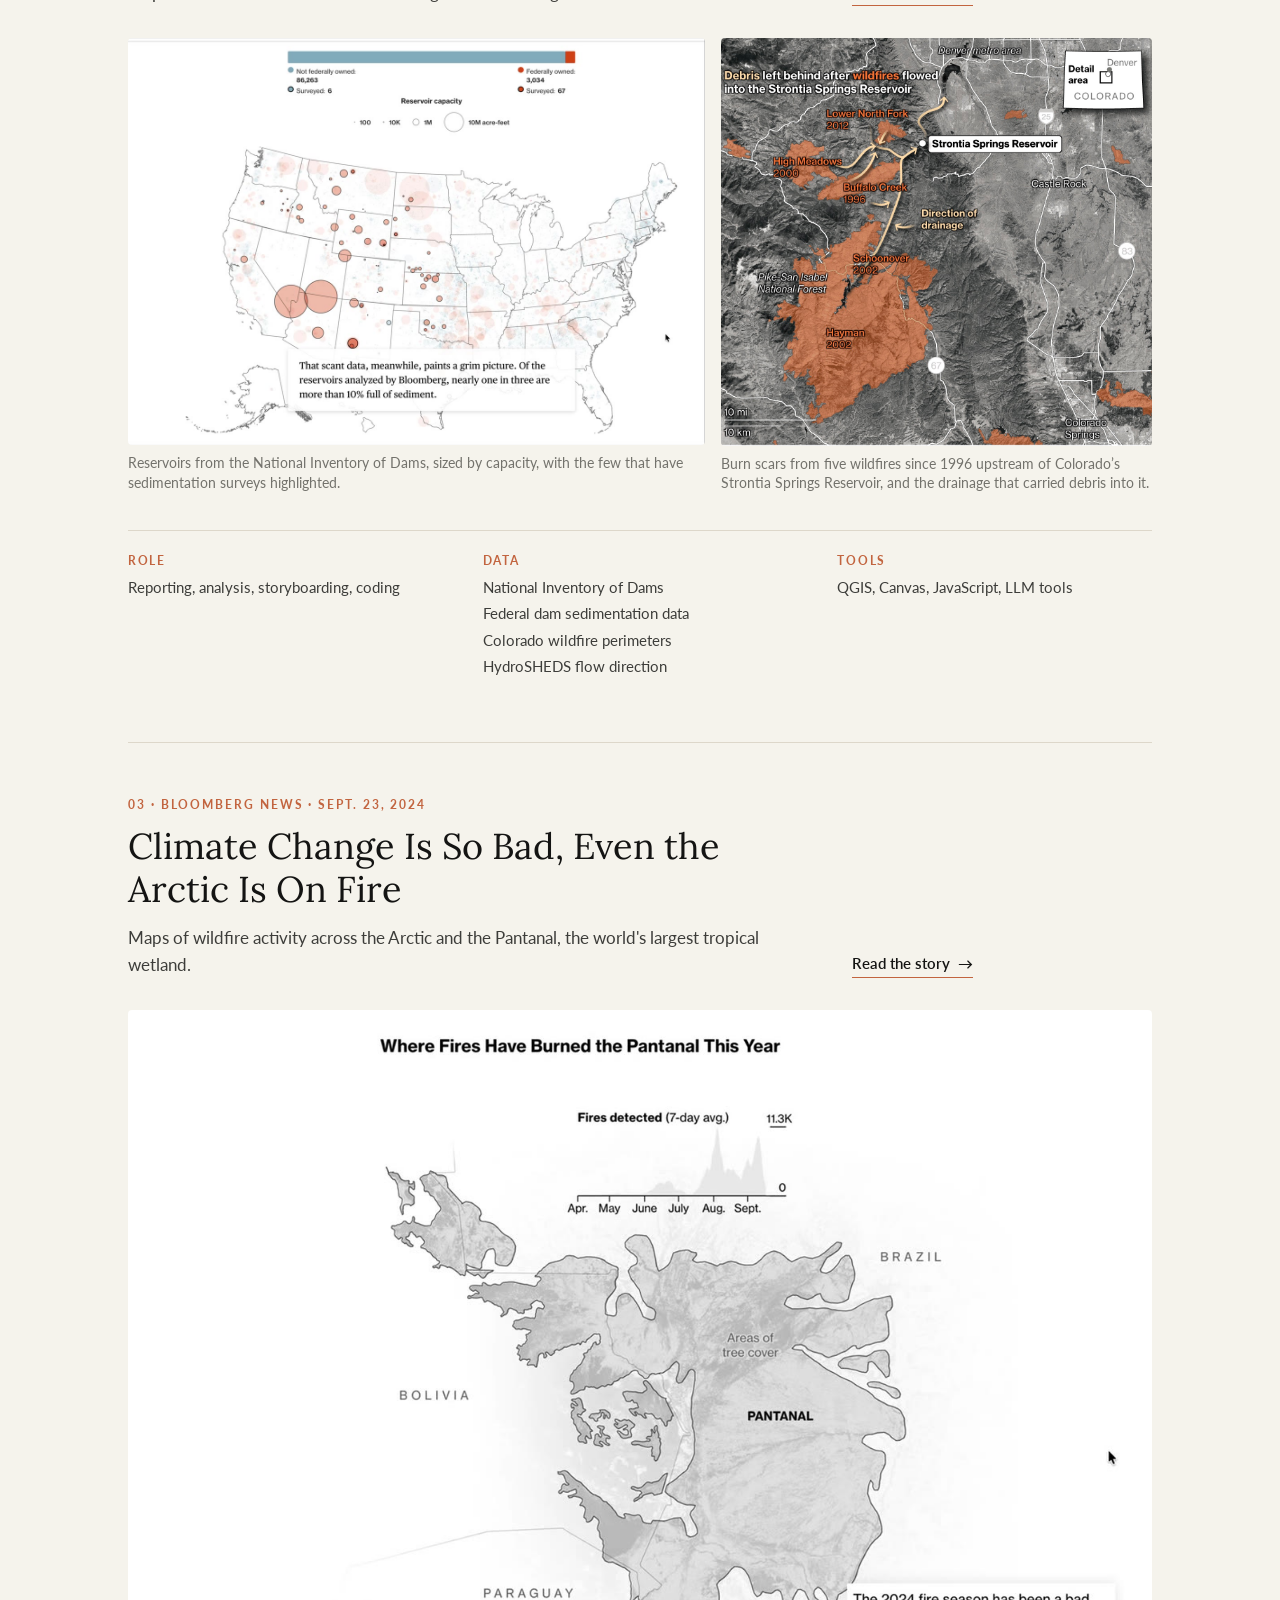
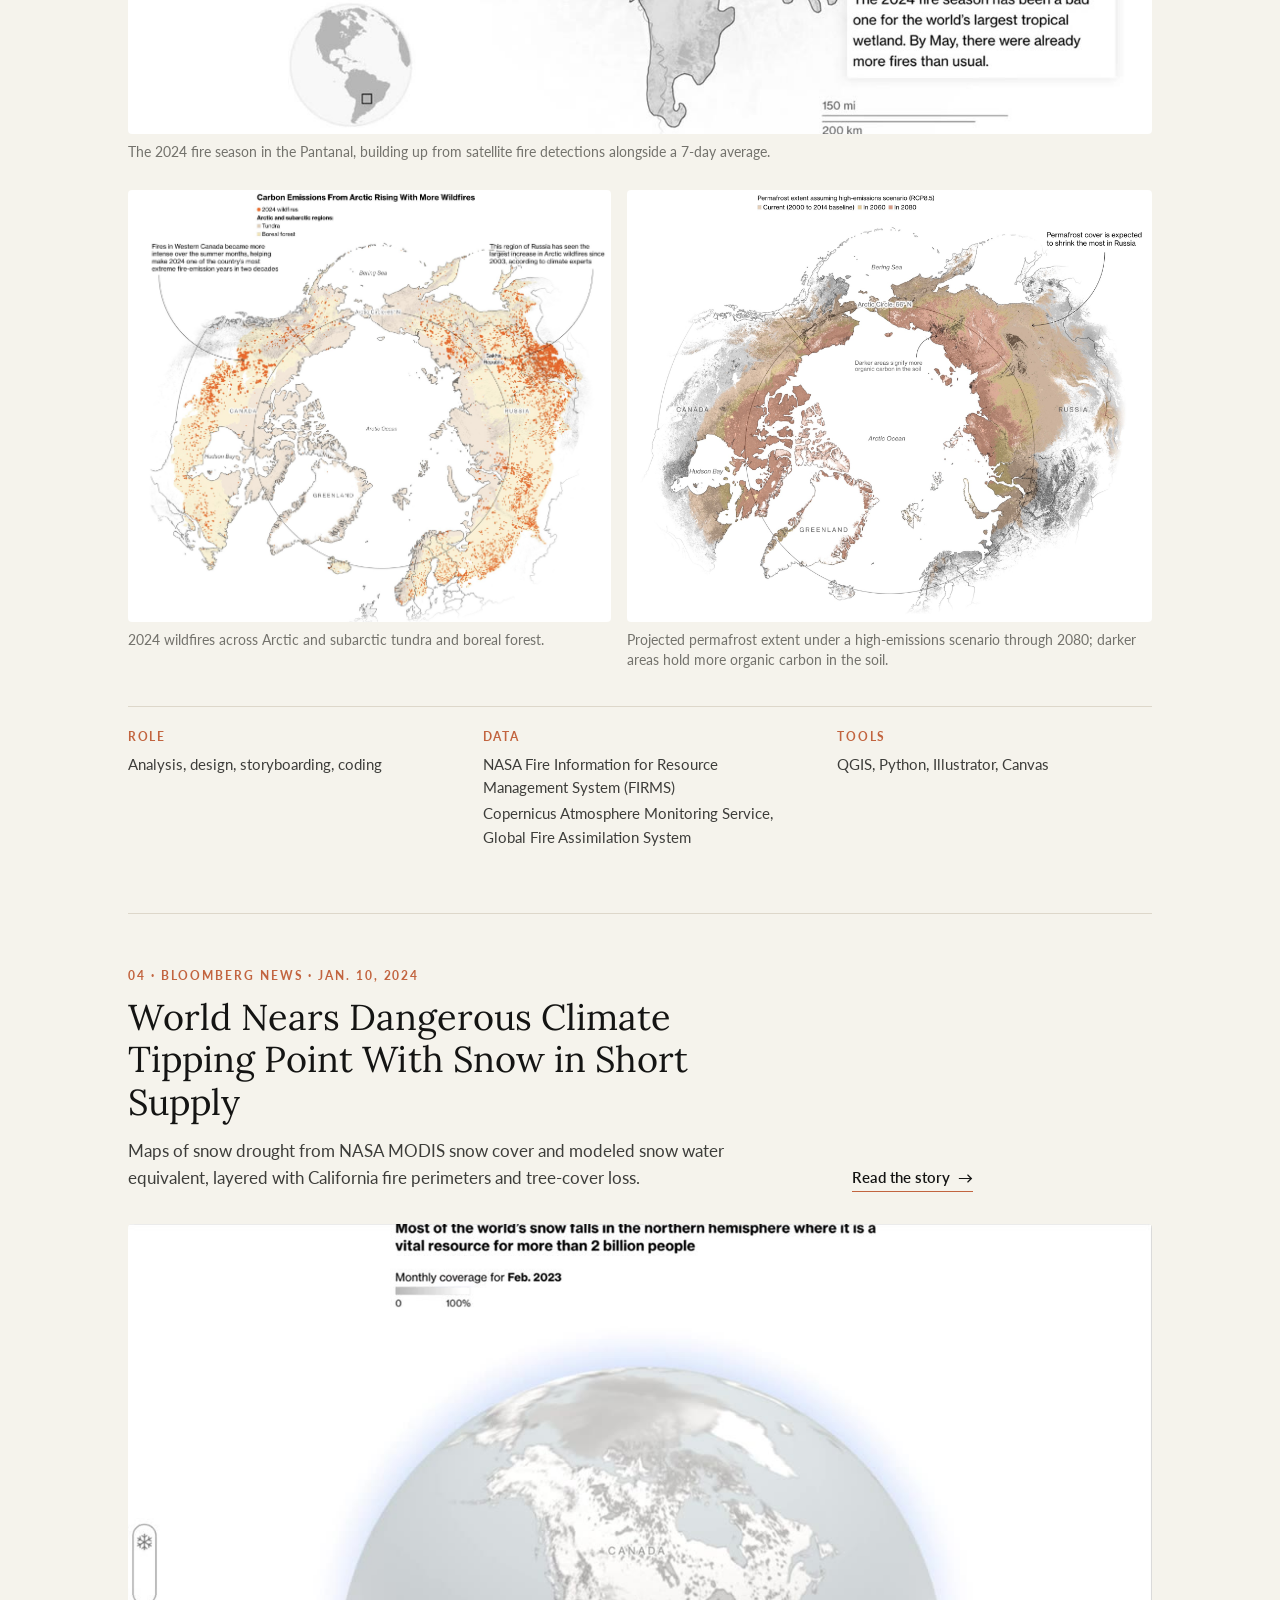
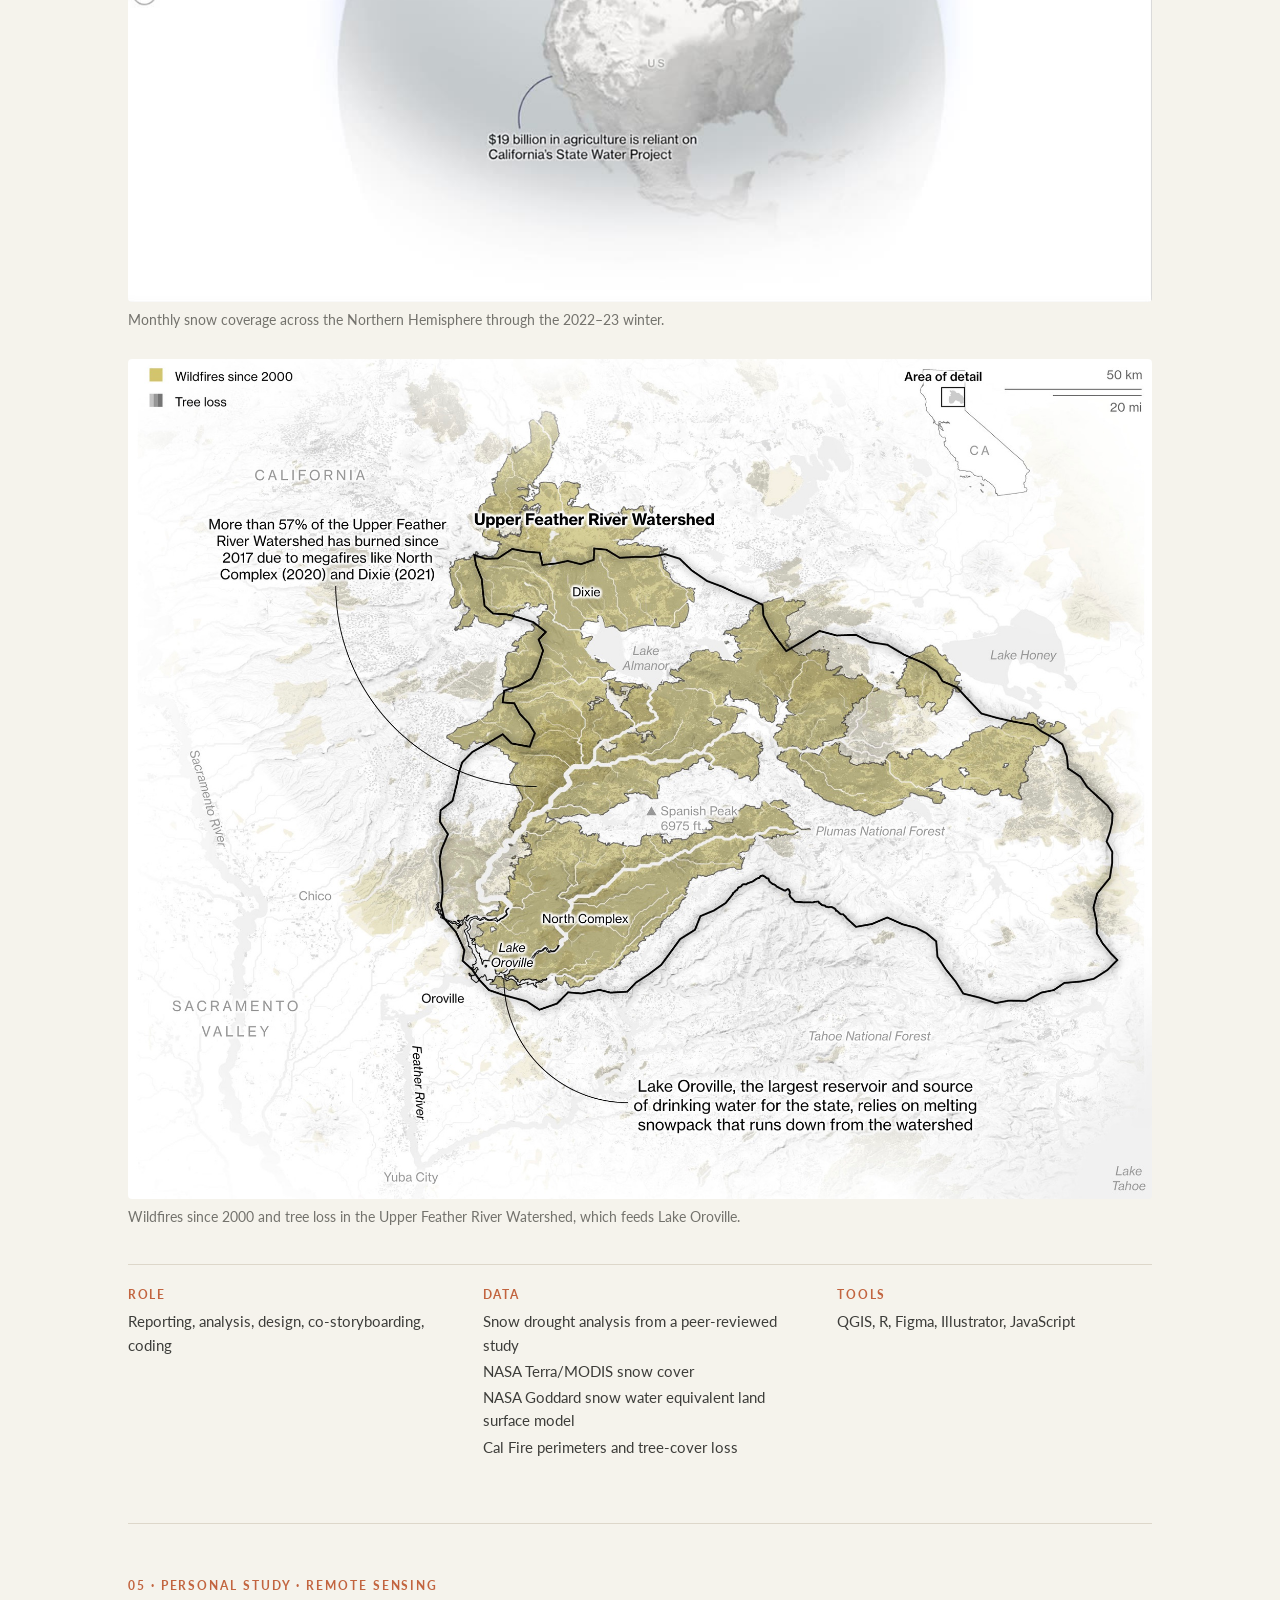
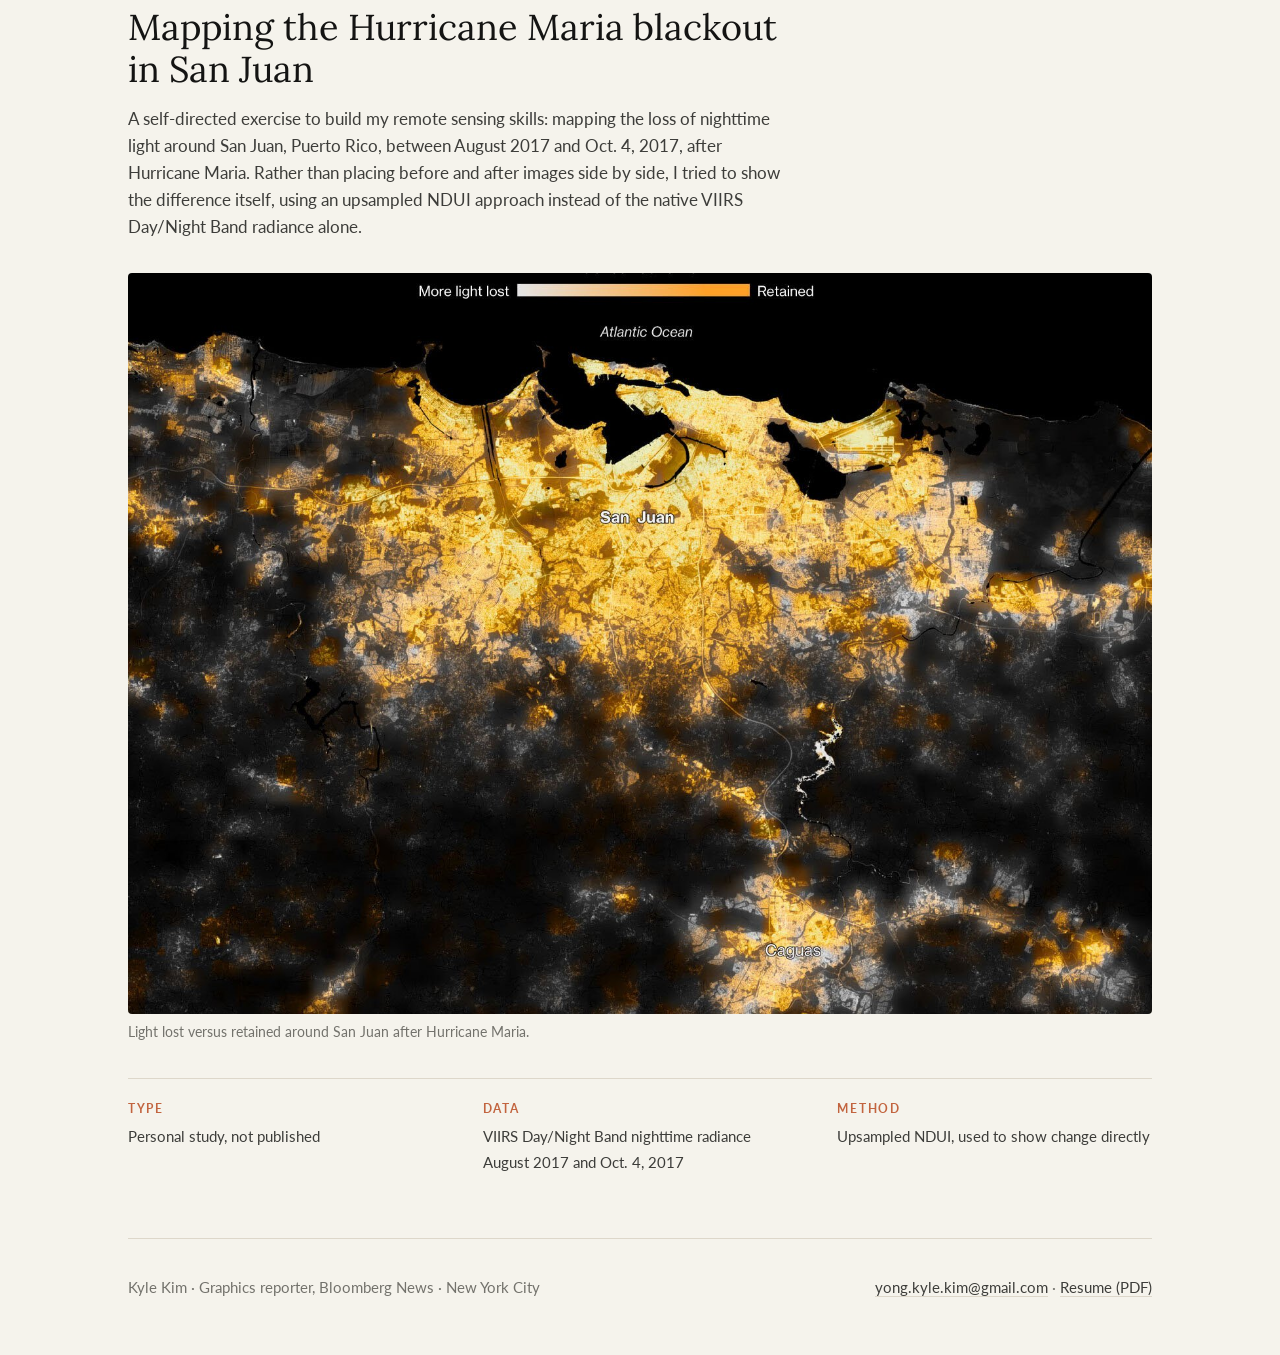
==== commit e02fafdb: "edits" ====
--- a/maps.html
+++ b/maps.html
@@ -181,13 +181,13 @@
           <div>
             <p class="eyebrow">01 · Bloomberg News · 2025</p>
             <h2><a href="https://www.bloomberg.com/graphics/2026-swiss-glacier-collapse-risk/">The Swiss Alps Reckon With the Threat of Collapsing Glaciers</a></h2>
-            <p class="summary">An interactive 3D recreation of the 2025 Blatten glacier collapse, built from satellite imagery and Swiss elevation data. I storyboarded the sequence and modeled the terrain in Blender; a senior developer then helped me move the workflow to Threlte so the scene renders live as readers scroll. It was the department’s first Threlte story, paired with a static map of at-risk glaciers across the Alps.</p>
+            <p class="summary">An interactive 3D recreation of the 2025 Blatten glacier collapse, built from multiple raster and vector data sources. I storyboarded the sequence and modeled the terrain in Blender.</p>
           </div>
           <a class="story-link" href="https://www.bloomberg.com/graphics/2026-swiss-glacier-collapse-risk/">Read the story <span aria-hidden="true">→</span></a>
         </div>
         <div class="figs">
           <figure>
-            <div class="frame" data-src="img/maps/web/blatten-recording.mp4" data-poster="img/maps/web/blatten-recording-poster.jpg" style="--ar: 1280 / 848">
+            <div class="frame" data-src="img/maps/web/blatten-recording.mp4" data-poster="img/maps/web/blatten-recording-poster.jpg" style="--ar: 1280 / 904">
               <div class="ph"><strong>3D scroll recording</strong><code>img/maps/web/blatten-recording.mp4</code></div>
             </div>
             <figcaption>The 3D scroll: the Birch glacier above Blatten gives way, rendered live in the browser with Threlte.</figcaption>
@@ -205,13 +205,13 @@
             <div class="frame" data-src="img/maps/web/blatten-blender-2.jpg" style="--ar: 822 / 928">
               <div class="ph"><strong>Imagery import</strong><code>blatten-blender-2.jpg</code></div>
             </div>
-            <figcaption><b>2</b> Draping satellite imagery with BlenderGIS.</figcaption>
+            <figcaption><b>2</b> Draping satellite imagery over DEM mesh.</figcaption>
           </figure>
           <figure style="flex-grow: 1.478">
             <div class="frame" data-src="img/maps/web/blatten-blender-3.jpg" style="--ar: 1360 / 920">
               <div class="ph"><strong>Textured terrain</strong><code>blatten-blender-3.jpg</code></div>
             </div>
-            <figcaption><b>3</b> Textured terrain with the Birch glacier highlighted.</figcaption>
+            <figcaption><b>3</b> Rendered terrain with the Birch glacier highlighted.</figcaption>
           </figure>
         </div>
         <div class="figs" style="margin-top: 28px">
@@ -219,7 +219,7 @@
             <div class="frame" data-src="img/maps/web/blatten-valley.mp4" data-poster="img/maps/web/blatten-valley-poster.jpg" style="--ar: 1280 / 848">
               <div class="ph"><strong>Static map scroll</strong><code>img/maps/web/blatten-valley.mp4</code></div>
             </div>
-            <figcaption>The companion static map: at-risk glaciers, past glacier incidents and nearby towns and ski areas across the Swiss Alps.</figcaption>
+            <figcaption>A companion static map of at-risk glaciers and glacier incidents across the Swiss Alps.</figcaption>
           </figure>
         </div>
         <dl class="meta">
@@ -235,28 +235,22 @@
           <div>
             <p class="eyebrow">02 · Bloomberg News · Sept. 8, 2026</p>
             <h2><a href="https://www.bloomberg.com/graphics/2026-reservoir-levels-drought/">The US Is Losing Its Ability to Store Water When It Needs It Most</a></h2>
-            <p class="summary">Maps of shrinking reservoir storage across the US, joining the National Inventory of Dams with federal sedimentation surveys, HydroSHEDS flow direction and wildfire perimeters. Data processing and prototyping were sped up with LLM-assisted workflows.</p>
+            <p class="summary">Map of federal dams and various shrinking reservoir storage across the US.</p>
           </div>
           <a class="story-link" href="https://www.bloomberg.com/graphics/2026-reservoir-levels-drought/">Read the story <span aria-hidden="true">→</span></a>
         </div>
-        <div class="figs one-two">
-          <figure>
-            <div class="frame" data-src="img/maps/reservoir-map.png" style="--ar: 16 / 9">
-              <div class="ph"><strong>Main map</strong><code>img/maps/reservoir-map.png</code></div>
-            </div>
-            <figcaption>Caption for the main reservoir map.</figcaption>
-          </figure>
-          <figure>
-            <div class="frame" data-src="img/maps/reservoir-map-02.png" style="--ar: 4 / 3">
-              <div class="ph"><strong>Detail map</strong><code>img/maps/reservoir-map-02.png</code></div>
-            </div>
-            <figcaption>Caption for a detail map, e.g. a watershed with wildfire perimeters.</figcaption>
-          </figure>
-          <figure>
-            <div class="frame" data-src="img/maps/reservoir-map-03.png" style="--ar: 4 / 3">
-              <div class="ph"><strong>Second detail or mobile view</strong><code>img/maps/reservoir-map-03.png</code></div>
-            </div>
-            <figcaption>Caption for a second detail or the mobile layout.</figcaption>
+        <div class="row-eq">
+          <figure style="flex-grow: 1.416">
+            <div class="frame" data-src="img/maps/web/dam-sediment.mp4" data-poster="img/maps/web/dam-sediment-poster.jpg" style="--ar: 1280 / 904">
+              <div class="ph"><strong>US reservoir sedimentation map</strong><code>dam-sediment.mp4</code></div>
+            </div>
+            <figcaption>Reservoirs from the National Inventory of Dams, sized by capacity, with the few that have sedimentation surveys highlighted.</figcaption>
+          </figure>
+          <figure style="flex-grow: 1.059">
+            <div class="frame" data-src="img/maps/web/dam-sedimentation-wildfires.jpg" style="--ar: 1230 / 1162">
+              <div class="ph"><strong>Strontia Springs Reservoir wildfire map</strong><code>dam-sedimentation-wildfires.jpg</code></div>
+            </div>
+            <figcaption>Burn scars from five wildfires since 1996 upstream of Colorado’s Strontia Springs Reservoir, and the drainage that carried debris into it.</figcaption>
           </figure>
         </div>
         <dl class="meta">
@@ -272,22 +266,30 @@
           <div>
             <p class="eyebrow">03 · Bloomberg News · Sept. 23, 2024</p>
             <h2><a href="http://bloomberg.com/graphics/2024-underground-wildfires/">Climate Change Is So Bad, Even the Arctic Is On Fire</a></h2>
-            <p class="summary">Maps of wildfire activity across the Arctic, built from NASA FIRMS satellite fire detections and Copernicus fire-emissions data, designed to read from mobile to desktop.</p>
+            <p class="summary">Maps of wildfire activity across the Arctic and the Pantanal, the world's largest tropical wetland.</p>
           </div>
           <a class="story-link" href="http://bloomberg.com/graphics/2024-underground-wildfires/">Read the story <span aria-hidden="true">→</span></a>
         </div>
-        <div class="row-eq">
+        <div class="figs">
+          <figure>
+            <div class="frame" data-src="img/maps/web/arctic-wildfire-pantanal.mp4" data-poster="img/maps/web/arctic-wildfire-pantanal-poster.jpg" style="--ar: 1280 / 904">
+              <div class="ph"><strong>Pantanal fire season</strong><code>arctic-wildfire-pantanal.mp4</code></div>
+            </div>
+            <figcaption>The 2024 fire season in the Pantanal, building up from satellite fire detections alongside a 7-day average.</figcaption>
+          </figure>
+        </div>
+        <div class="row-eq" style="margin-top: 28px">
           <figure style="flex-grow: 1.118">
             <div class="frame" data-src="img/maps/web/arctic-wildfire.jpg" style="--ar: 1970 / 1762">
               <div class="ph"><strong>Arctic wildfire map</strong><code>arctic-wildfire.jpg</code></div>
             </div>
             <figcaption>2024 wildfires across Arctic and subarctic tundra and boreal forest.</figcaption>
           </figure>
-          <figure style="flex-grow: 1.416">
-            <div class="frame" data-src="img/maps/web/arctic-wildfire-pantanal.mp4" data-poster="img/maps/web/arctic-wildfire-pantanal-poster.jpg" style="--ar: 1280 / 904">
-              <div class="ph"><strong>Pantanal fire season</strong><code>arctic-wildfire-pantanal.mp4</code></div>
-            </div>
-            <figcaption>The 2024 fire season in the Pantanal, building up from satellite fire detections alongside a 7-day average.</figcaption>
+          <figure style="flex-grow: 1.216">
+            <div class="frame" data-src="img/maps/web/arctic-wildfire-map2.jpg" style="--ar: 2000 / 1645">
+              <div class="ph"><strong>Projected permafrost extent map</strong><code>arctic-wildfire-map2.jpg</code></div>
+            </div>
+            <figcaption>Projected permafrost extent under a high-emissions scenario through 2080; darker areas hold more organic carbon in the soil.</figcaption>
           </figure>
         </div>
         <dl class="meta">
@@ -307,15 +309,15 @@
           </div>
           <a class="story-link" href="https://www.bloomberg.com/graphics/2024-snow-drought-climate-change/">Read the story <span aria-hidden="true">→</span></a>
         </div>
-        <div class="row-eq">
-          <figure style="flex-grow: 1.509">
+        <div class="figs" style="gap: 28px">
+          <figure>
             <div class="frame" data-src="img/maps/web/snowdrought.mp4" data-poster="img/maps/web/snowdrought-poster.jpg" style="--ar: 1280 / 848">
               <div class="ph"><strong>Snow cover animation</strong><code>snowdrought.mp4</code></div>
             </div>
             <figcaption>Monthly snow coverage across the Northern Hemisphere through the 2022–23 winter.</figcaption>
           </figure>
-          <figure style="flex-grow: 1.217">
-            <div class="frame" data-src="img/maps/web/snowdrought-static-map.jpg" style="--ar: 2000 / 1644">
+          <figure>
+            <div class="frame" data-src="img/maps/web/snowdrought-static-map.jpg" style="--ar: 2000 / 1642">
               <div class="ph"><strong>Upper Feather River map</strong><code>snowdrought-static-map.jpg</code></div>
             </div>
             <figcaption>Wildfires since 2000 and tree loss in the Upper Feather River Watershed, which feeds Lake Oroville.</figcaption>
